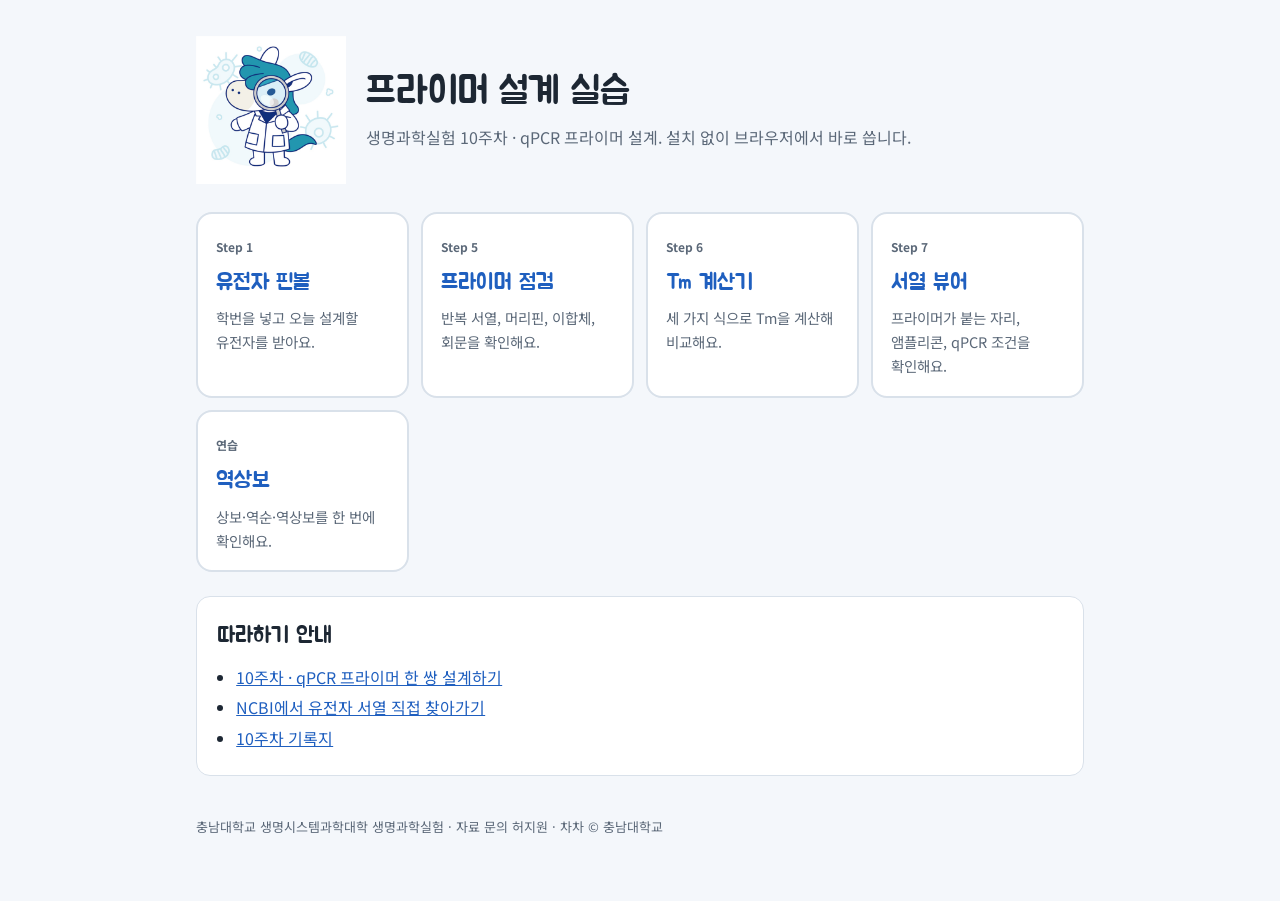
==== docs/index.html @ 6c291d42 "생명과학실험 10주차 qPCR 프라이머 설계 실습" ====
<!doctype html>
<html lang="ko">
<head>
<meta charset="utf-8">
<meta name="viewport" content="width=device-width, initial-scale=1">
<base target="_blank">
<title>프라이머 설계 실습</title>
<link rel="preconnect" href="https://fonts.googleapis.com">
<link rel="preconnect" href="https://fonts.gstatic.com" crossorigin>
<link rel="stylesheet" href="https://fonts.googleapis.com/css2?family=Jua&family=Noto+Sans+KR:wght@400;700&family=JetBrains+Mono:wght@400;700&display=swap">
<link rel="stylesheet" href="style.css">
<style>
.hero { display: flex; gap: 20px; align-items: center; margin: 12px 0 28px; }
.hero img { width: 150px; flex: none; }
@media (max-width: 520px) { .hero { flex-direction: column; text-align: center; } }
.tools { display: grid; grid-template-columns: repeat(auto-fit, minmax(200px, 1fr)); gap: 12px; }
.tool { display: block; text-decoration: none; color: var(--ink); background: var(--panel); border: 2px solid var(--line); border-radius: 16px; padding: 18px; transition: border-color .15s, transform .15s; }
.tool:hover { border-color: var(--blue); transform: translateY(-2px); }
.tool .step { font: 700 12px/1 var(--font-body); color: var(--ink-soft); }
.tool h2 { color: var(--blue); margin: 6px 0; }
.tool p { margin: 0; color: var(--ink-soft); font-size: 14.5px; }
.weeks { margin-top: 24px; }
.weeks ul { margin: 8px 0 0; padding-left: 1.2em; }
.weeks li { margin: 4px 0; }
</style>
</head>
<body>
<div class="wrap">
  <div class="hero">
    <img src="chacha.png" alt="돋보기를 든 생명시스템과학대학 차차">
    <div>
      <h1>프라이머 설계 실습</h1>
      <p class="lead" style="margin:0">생명과학실험 10주차 · qPCR 프라이머 설계. 설치 없이 브라우저에서 바로 씁니다.</p>
    </div>
  </div>

  <div class="tools">
    <a class="tool" href="pinball.html"><span class="step">Step 1</span><h2>유전자 핀볼</h2><p>학번을 넣고 오늘 설계할 유전자를 받아요.</p></a>
    <a class="tool" href="check.html"><span class="step">Step 5</span><h2>프라이머 점검</h2><p>반복 서열, 머리핀, 이합체, 회문을 확인해요.</p></a>
    <a class="tool" href="tm.html"><span class="step">Step 6</span><h2>Tm 계산기</h2><p>세 가지 식으로 Tm을 계산해 비교해요.</p></a>
    <a class="tool" href="viewer.html"><span class="step">Step 7</span><h2>서열 뷰어</h2><p>프라이머가 붙는 자리, 앰플리콘, qPCR 조건을 확인해요.</p></a>
    <a class="tool" href="revcomp.html"><span class="step">연습</span><h2>역상보</h2><p>상보·역순·역상보를 한 번에 확인해요.</p></a>
  </div>

  <div class="panel weeks">
    <h2>따라하기 안내</h2>
    <ul>
      <li><a href="https://github.com/JW-Huh/primer-design-lab/tree/main/week10">10주차 · qPCR 프라이머 한 쌍 설계하기</a></li>
      <li><a href="https://github.com/JW-Huh/primer-design-lab/blob/main/week10/ncbi-guide.md">NCBI에서 유전자 서열 직접 찾아가기</a></li>
      <li><a href="https://github.com/JW-Huh/primer-design-lab/blob/main/week10/worksheet.md">10주차 기록지</a></li>
    </ul>
  </div>

  <footer class="foot">충남대학교 생명시스템과학대학 생명과학실험 · 자료 문의 허지원 · 차차 © 충남대학교</footer>
</div>
</body>
</html>
---- docs/style.css ----
/* 프라이머 설계 실습 웹 도구 공통 스타일 */
:root {
  --bg: #f4f7fb;
  --panel: #ffffff;
  --ink: #1d2733;
  --ink-soft: #5b6878;
  --line: #d9e1ea;
  --blue: #1f5fbf;
  --blue-soft: #e6effb;
  --mint: #2f9e7a;
  --mint-soft: #e3f4ee;
  --red: #c8423b;
  --red-soft: #fbe9e7;
  --yellow: #f6c445;
  --font-cute: "Jua", "Noto Sans KR", "Malgun Gothic", sans-serif;
  --font-body: "Noto Sans KR", "Malgun Gothic", "Apple SD Gothic Neo", sans-serif;
  --font-mono: "JetBrains Mono", Consolas, "D2Coding", monospace;
}
* { box-sizing: border-box; }
html { -webkit-text-size-adjust: 100%; }
body {
  margin: 0;
  background: var(--bg);
  color: var(--ink);
  font-family: var(--font-body);
  font-size: 16px;
  line-height: 1.65;
  word-break: keep-all;
  overflow-wrap: anywhere;
}
a { color: var(--blue); }
:focus-visible { outline: 3px solid var(--yellow); outline-offset: 2px; }

.wrap { max-width: 920px; margin: 0 auto; padding: 24px max(16px, env(safe-area-inset-right, 0px)) 64px max(16px, env(safe-area-inset-left, 0px)); }
.topbar { display: flex; align-items: center; justify-content: space-between; gap: 12px; flex-wrap: wrap; margin-bottom: 20px; }
.home { font-family: var(--font-cute); font-size: 20px; color: var(--ink); text-decoration: none; display: inline-flex; align-items: center; gap: 8px; }
.home img { width: 36px; height: 36px; }
.nav { display: flex; gap: 6px; flex-wrap: wrap; }
.nav a { font-size: 14px; text-decoration: none; color: var(--ink-soft); padding: 6px 12px; border-radius: 999px; border: 1px solid var(--line); background: var(--panel); }
.nav a[aria-current="page"] { color: var(--blue); border-color: var(--blue); font-weight: 700; }

h1 { font-family: var(--font-cute); font-weight: 400; font-size: clamp(28px, 5vw, 38px); line-height: 1.25; margin: 0 0 8px; }
h2 { font-family: var(--font-cute); font-weight: 400; font-size: 22px; margin: 0 0 10px; }
.lead { color: var(--ink-soft); margin: 0 0 20px; }

.panel { background: var(--panel); border: 1px solid var(--line); border-radius: 14px; padding: 20px; }
.panel + .panel { margin-top: 16px; }
label.field { display: block; font-weight: 700; font-size: 14px; margin-bottom: 6px; }
.hint { font-size: 13px; color: var(--ink-soft); margin: 4px 0 0; }
input[type="text"], textarea {
  width: 100%;
  font: 15px/1.5 var(--font-mono);
  color: var(--ink);
  background: #fbfcfe;
  border: 1.5px solid var(--line);
  border-radius: 10px;
  padding: 10px 12px;
}
input[type="text"]:focus, textarea:focus { border-color: var(--blue); outline: none; }
textarea { resize: vertical; min-height: 96px; }

.btn {
  font: 700 15px/1 var(--font-body);
  border: 0;
  border-radius: 10px;
  padding: 12px 18px;
  cursor: pointer;
  background: var(--blue);
  color: #fff;
  display: inline-flex;
  align-items: center;
  gap: 6px;
  text-decoration: none;
}
.btn:hover { filter: brightness(1.08); }
.btn:disabled { opacity: .5; cursor: default; filter: none; }
.btn.ghost { background: var(--panel); color: var(--blue); border: 1.5px solid var(--blue); }
.btn.small { padding: 7px 11px; font-size: 13px; }
.row { display: flex; gap: 10px; flex-wrap: wrap; align-items: center; }

.msg { border-radius: 10px; padding: 10px 14px; font-size: 14.5px; margin-top: 12px; }
.msg.err { background: var(--red-soft); color: var(--red); }
.msg.ok { background: var(--mint-soft); color: #1d6b52; }
.msg.info { background: var(--blue-soft); color: #174a94; }

.mono { font-family: var(--font-mono); }
footer.foot { margin-top: 40px; font-size: 13px; color: var(--ink-soft); }
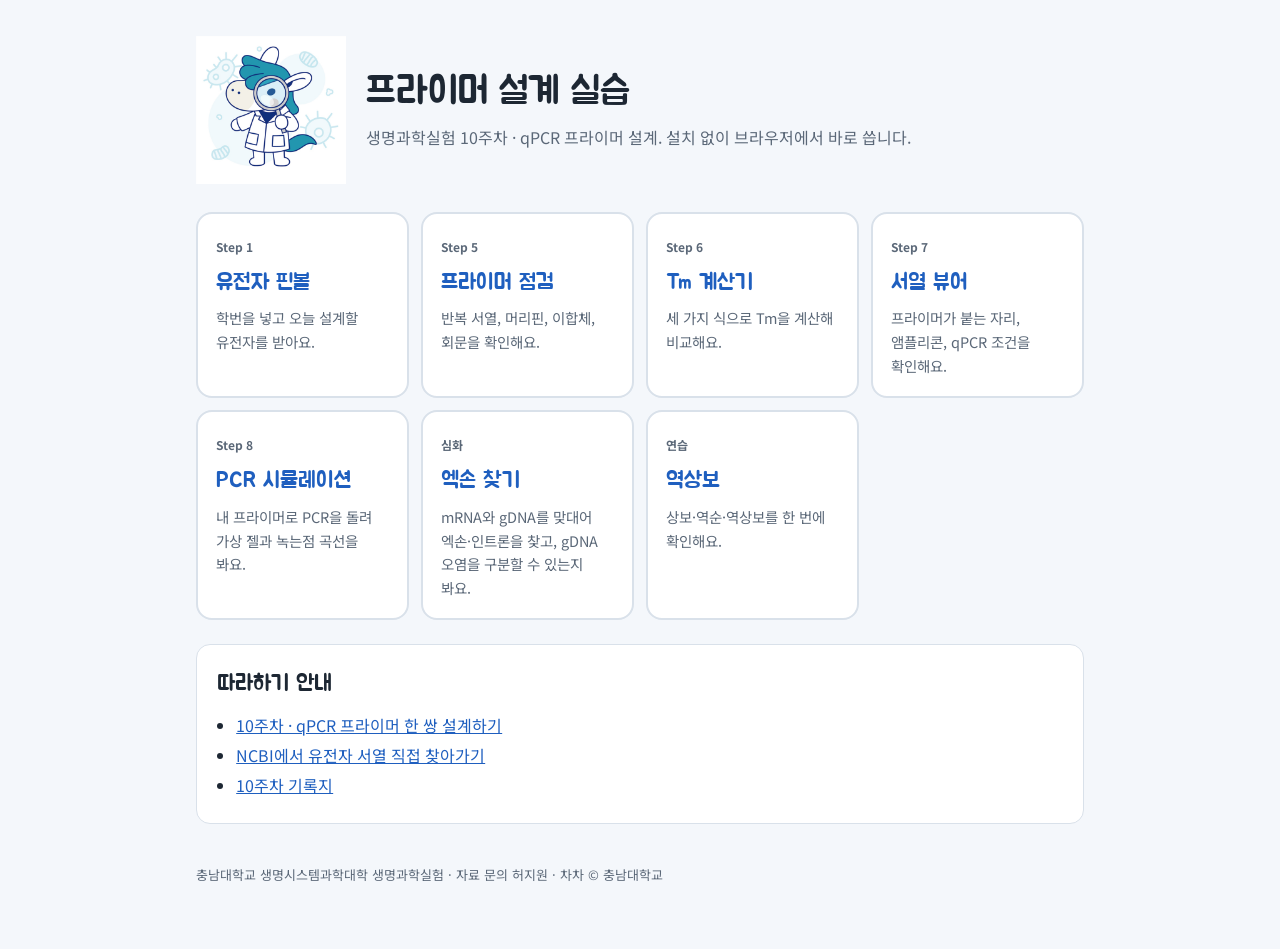
==== commit cd845963: "PCR 시뮬레이션·엑손 찾기 추가, qPCR 추가 고려사항과 gDNA 심화 활동 - docs/pcr.html: 결합 온도·3′ 이합체·머리핀·산물 길이를 반영한 가상 젤과 녹는점 " ====
--- a/docs/index.html
+++ b/docs/index.html
@@ -39,6 +39,8 @@
     <a class="tool" href="check.html"><span class="step">Step 5</span><h2>프라이머 점검</h2><p>반복 서열, 머리핀, 이합체, 회문을 확인해요.</p></a>
     <a class="tool" href="tm.html"><span class="step">Step 6</span><h2>Tm 계산기</h2><p>세 가지 식으로 Tm을 계산해 비교해요.</p></a>
     <a class="tool" href="viewer.html"><span class="step">Step 7</span><h2>서열 뷰어</h2><p>프라이머가 붙는 자리, 앰플리콘, qPCR 조건을 확인해요.</p></a>
+    <a class="tool" href="pcr.html"><span class="step">Step 8</span><h2>PCR 시뮬레이션</h2><p>내 프라이머로 PCR을 돌려 가상 젤과 녹는점 곡선을 봐요.</p></a>
+    <a class="tool" href="align.html"><span class="step">심화</span><h2>엑손 찾기</h2><p>mRNA와 gDNA를 맞대어 엑손·인트론을 찾고, gDNA 오염을 구분할 수 있는지 봐요.</p></a>
     <a class="tool" href="revcomp.html"><span class="step">연습</span><h2>역상보</h2><p>상보·역순·역상보를 한 번에 확인해요.</p></a>
   </div>
 
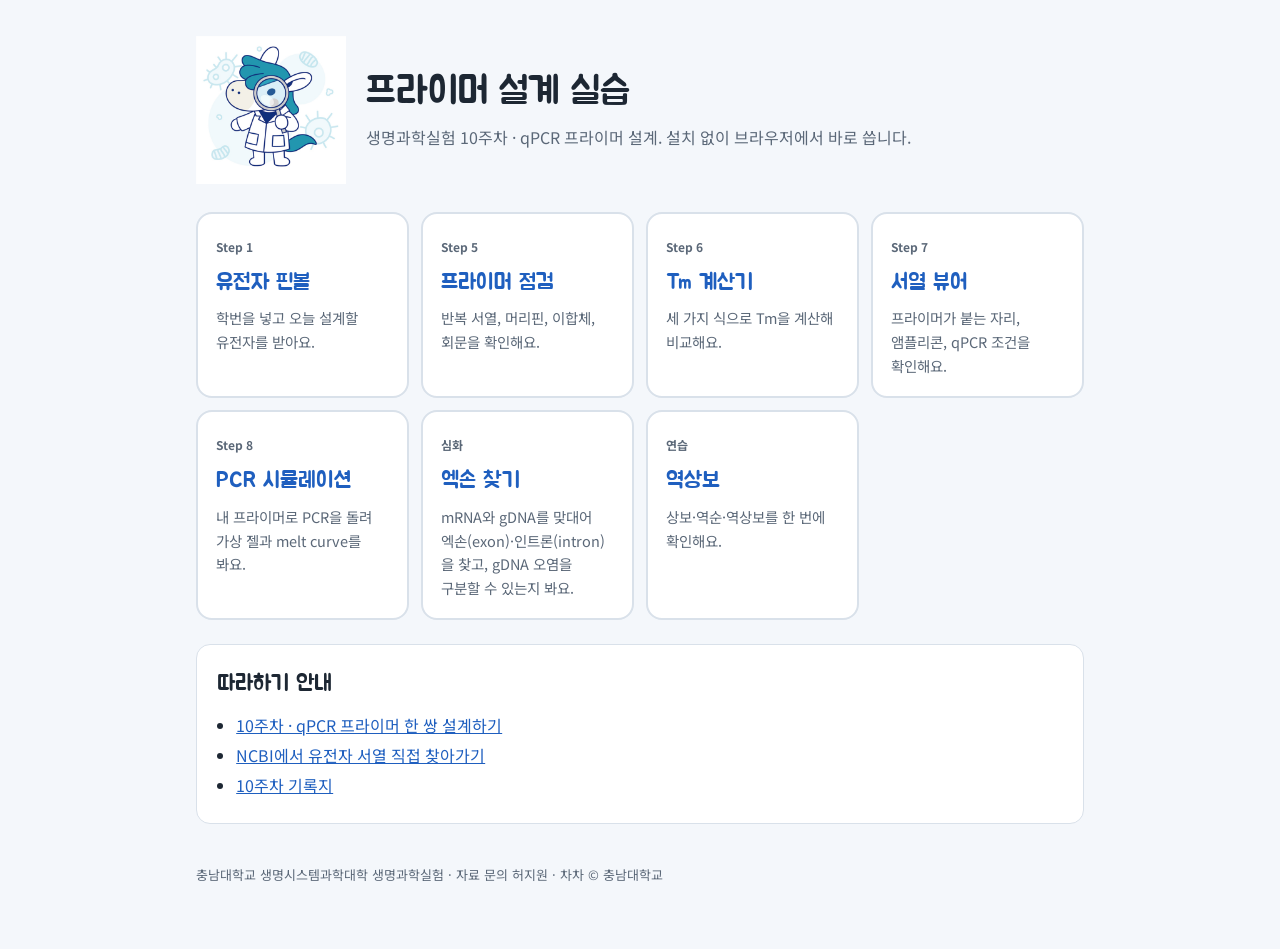
==== commit 452ff4fe: "﻿용어와 문체 정리: 녹는점→Tm/melt curve, exon·intron 병기, 기록지 간소화 - 녹는점/녹는 온도 표현을 Tm, melt curve로 통일 (README, 도" ====
--- a/docs/index.html
+++ b/docs/index.html
@@ -39,8 +39,8 @@
     <a class="tool" href="check.html"><span class="step">Step 5</span><h2>프라이머 점검</h2><p>반복 서열, 머리핀, 이합체, 회문을 확인해요.</p></a>
     <a class="tool" href="tm.html"><span class="step">Step 6</span><h2>Tm 계산기</h2><p>세 가지 식으로 Tm을 계산해 비교해요.</p></a>
     <a class="tool" href="viewer.html"><span class="step">Step 7</span><h2>서열 뷰어</h2><p>프라이머가 붙는 자리, 앰플리콘, qPCR 조건을 확인해요.</p></a>
-    <a class="tool" href="pcr.html"><span class="step">Step 8</span><h2>PCR 시뮬레이션</h2><p>내 프라이머로 PCR을 돌려 가상 젤과 녹는점 곡선을 봐요.</p></a>
-    <a class="tool" href="align.html"><span class="step">심화</span><h2>엑손 찾기</h2><p>mRNA와 gDNA를 맞대어 엑손·인트론을 찾고, gDNA 오염을 구분할 수 있는지 봐요.</p></a>
+    <a class="tool" href="pcr.html"><span class="step">Step 8</span><h2>PCR 시뮬레이션</h2><p>내 프라이머로 PCR을 돌려 가상 젤과 melt curve를 봐요.</p></a>
+    <a class="tool" href="align.html"><span class="step">심화</span><h2>엑손 찾기</h2><p>mRNA와 gDNA를 맞대어 엑손(exon)·인트론(intron)을 찾고, gDNA 오염을 구분할 수 있는지 봐요.</p></a>
     <a class="tool" href="revcomp.html"><span class="step">연습</span><h2>역상보</h2><p>상보·역순·역상보를 한 번에 확인해요.</p></a>
   </div>
 
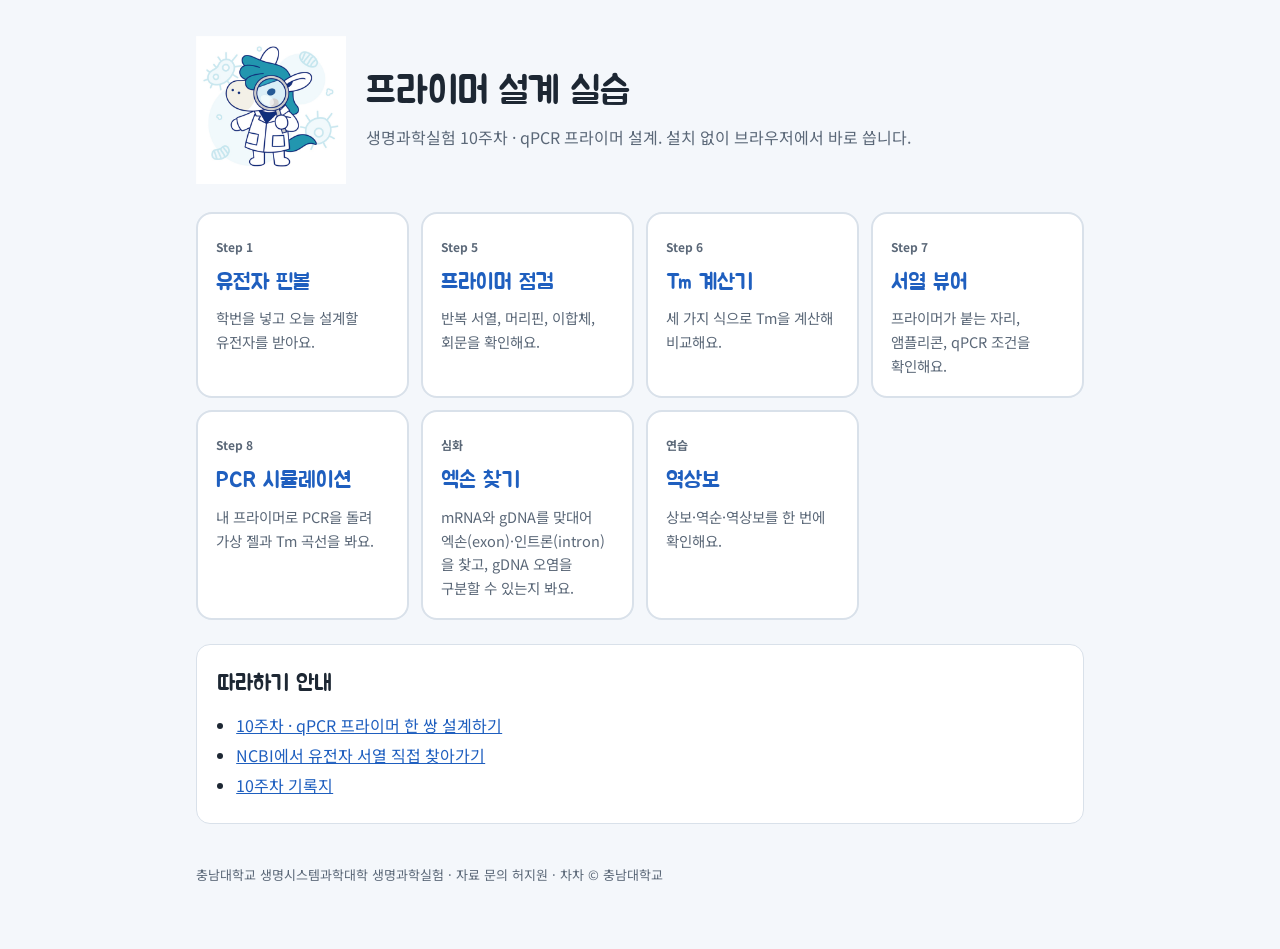
==== commit 6e1954a3: "도구 내부 링크는 같은 창, 외부만 새 창; Tm 곡선 표기; 자주 하는 실수 삭제; 심화는 수업 후 각자 - <base target=_blank> 제거, 다른 호스트 링크에만 t" ====
--- a/docs/index.html
+++ b/docs/index.html
@@ -3,7 +3,7 @@
 <head>
 <meta charset="utf-8">
 <meta name="viewport" content="width=device-width, initial-scale=1">
-<base target="_blank">
+<script>document.addEventListener('click',function(e){var a=e.target.closest&&e.target.closest('a[href]');if(a&&a.host&&a.host!==location.host){a.target='_blank';a.rel='noopener';}});</script>
 <title>프라이머 설계 실습</title>
 <link rel="preconnect" href="https://fonts.googleapis.com">
 <link rel="preconnect" href="https://fonts.gstatic.com" crossorigin>
@@ -39,7 +39,7 @@
     <a class="tool" href="check.html"><span class="step">Step 5</span><h2>프라이머 점검</h2><p>반복 서열, 머리핀, 이합체, 회문을 확인해요.</p></a>
     <a class="tool" href="tm.html"><span class="step">Step 6</span><h2>Tm 계산기</h2><p>세 가지 식으로 Tm을 계산해 비교해요.</p></a>
     <a class="tool" href="viewer.html"><span class="step">Step 7</span><h2>서열 뷰어</h2><p>프라이머가 붙는 자리, 앰플리콘, qPCR 조건을 확인해요.</p></a>
-    <a class="tool" href="pcr.html"><span class="step">Step 8</span><h2>PCR 시뮬레이션</h2><p>내 프라이머로 PCR을 돌려 가상 젤과 melt curve를 봐요.</p></a>
+    <a class="tool" href="pcr.html"><span class="step">Step 8</span><h2>PCR 시뮬레이션</h2><p>내 프라이머로 PCR을 돌려 가상 젤과 Tm 곡선을 봐요.</p></a>
     <a class="tool" href="align.html"><span class="step">심화</span><h2>엑손 찾기</h2><p>mRNA와 gDNA를 맞대어 엑손(exon)·인트론(intron)을 찾고, gDNA 오염을 구분할 수 있는지 봐요.</p></a>
     <a class="tool" href="revcomp.html"><span class="step">연습</span><h2>역상보</h2><p>상보·역순·역상보를 한 번에 확인해요.</p></a>
   </div>
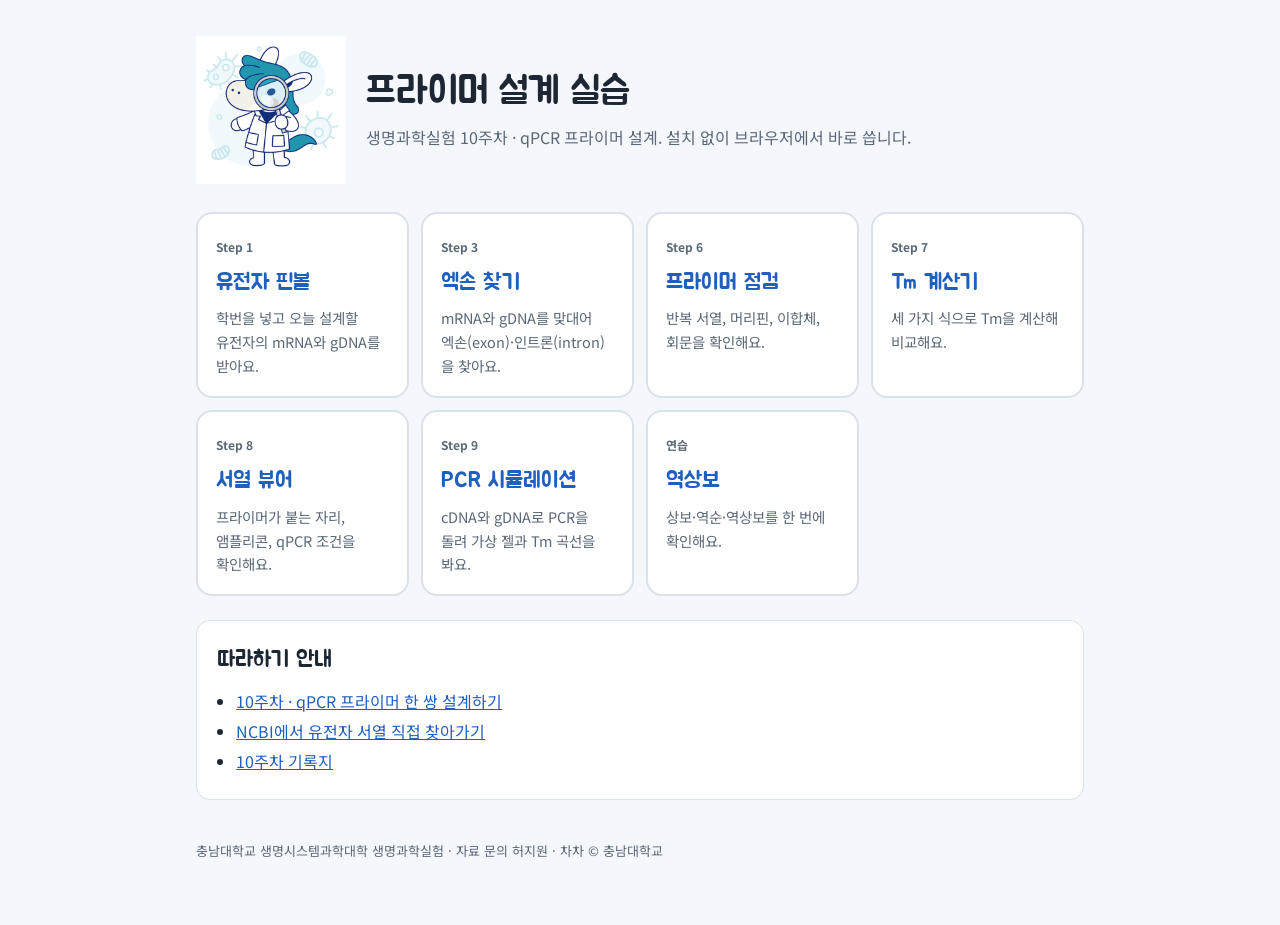
==== commit c854fce1: "심화를 본 실습에 합침: 핀볼에 gDNA 링크, BLAST로 mRNA·gDNA 맞대기, Exon junction span - 핀볼 결과 카드에 mRNA 링크와 유전자 방향 gDNA" ====
--- a/docs/index.html
+++ b/docs/index.html
@@ -35,12 +35,12 @@
   </div>
 
   <div class="tools">
-    <a class="tool" href="pinball.html"><span class="step">Step 1</span><h2>유전자 핀볼</h2><p>학번을 넣고 오늘 설계할 유전자를 받아요.</p></a>
-    <a class="tool" href="check.html"><span class="step">Step 5</span><h2>프라이머 점검</h2><p>반복 서열, 머리핀, 이합체, 회문을 확인해요.</p></a>
-    <a class="tool" href="tm.html"><span class="step">Step 6</span><h2>Tm 계산기</h2><p>세 가지 식으로 Tm을 계산해 비교해요.</p></a>
-    <a class="tool" href="viewer.html"><span class="step">Step 7</span><h2>서열 뷰어</h2><p>프라이머가 붙는 자리, 앰플리콘, qPCR 조건을 확인해요.</p></a>
-    <a class="tool" href="pcr.html"><span class="step">Step 8</span><h2>PCR 시뮬레이션</h2><p>내 프라이머로 PCR을 돌려 가상 젤과 Tm 곡선을 봐요.</p></a>
-    <a class="tool" href="align.html"><span class="step">심화</span><h2>엑손 찾기</h2><p>mRNA와 gDNA를 맞대어 엑손(exon)·인트론(intron)을 찾고, gDNA 오염을 구분할 수 있는지 봐요.</p></a>
+    <a class="tool" href="pinball.html"><span class="step">Step 1</span><h2>유전자 핀볼</h2><p>학번을 넣고 오늘 설계할 유전자의 mRNA와 gDNA를 받아요.</p></a>
+    <a class="tool" href="align.html"><span class="step">Step 3</span><h2>엑손 찾기</h2><p>mRNA와 gDNA를 맞대어 엑손(exon)·인트론(intron)을 찾아요.</p></a>
+    <a class="tool" href="check.html"><span class="step">Step 6</span><h2>프라이머 점검</h2><p>반복 서열, 머리핀, 이합체, 회문을 확인해요.</p></a>
+    <a class="tool" href="tm.html"><span class="step">Step 7</span><h2>Tm 계산기</h2><p>세 가지 식으로 Tm을 계산해 비교해요.</p></a>
+    <a class="tool" href="viewer.html"><span class="step">Step 8</span><h2>서열 뷰어</h2><p>프라이머가 붙는 자리, 앰플리콘, qPCR 조건을 확인해요.</p></a>
+    <a class="tool" href="pcr.html"><span class="step">Step 9</span><h2>PCR 시뮬레이션</h2><p>cDNA와 gDNA로 PCR을 돌려 가상 젤과 Tm 곡선을 봐요.</p></a>
     <a class="tool" href="revcomp.html"><span class="step">연습</span><h2>역상보</h2><p>상보·역순·역상보를 한 번에 확인해요.</p></a>
   </div>
 
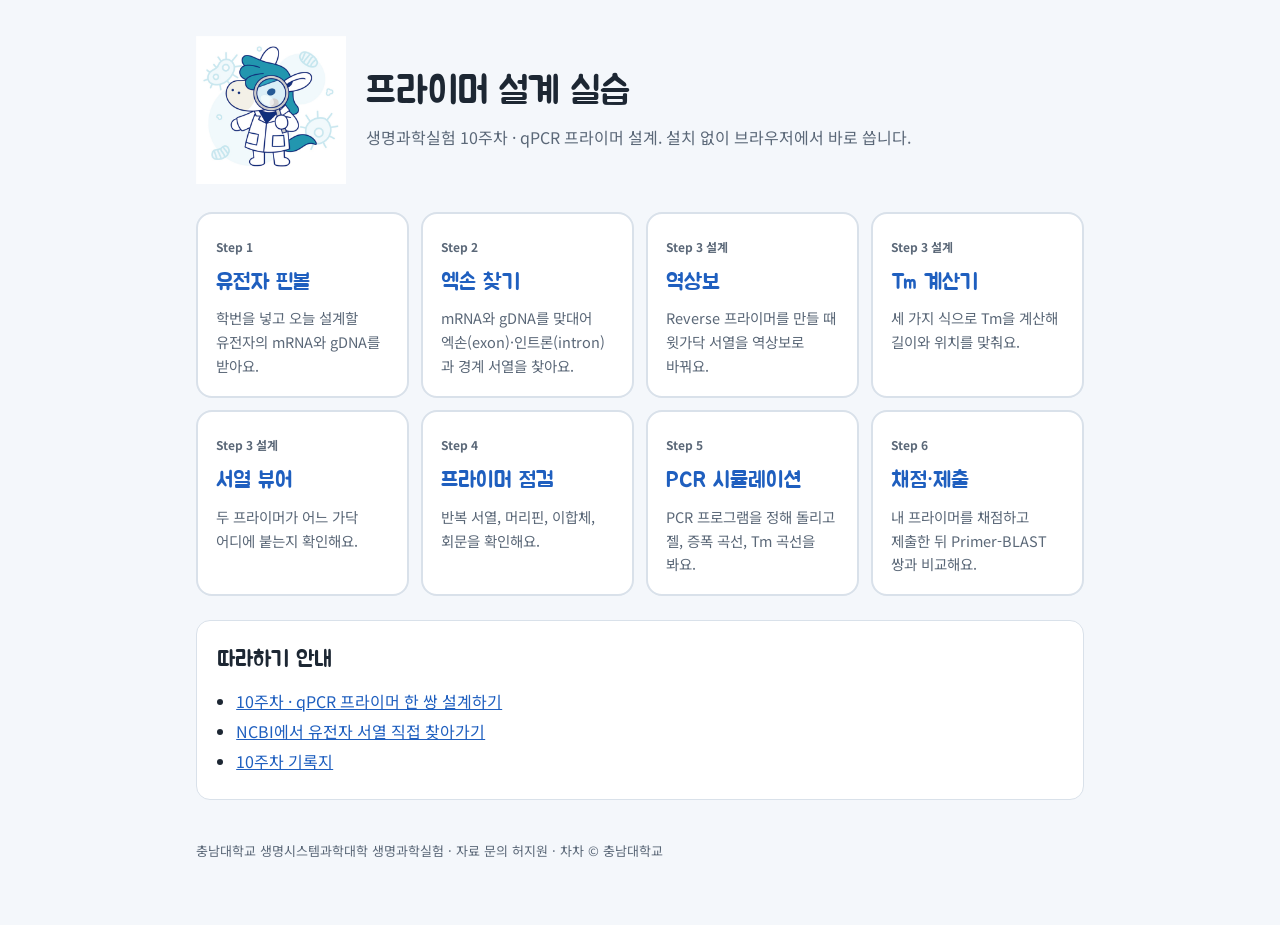
==== commit ccfa7d59: "프라이머를 손으로 설계하는 순서로 개편, PCR 시뮬레이션 새로 작성, 채점·제출 페이지 추가 - 순서: 핀볼 → 엑손 찾기 → 설계(역상보, Tm, 서열 뷰어) → 점검 → PC" ====
--- a/docs/index.html
+++ b/docs/index.html
@@ -36,12 +36,13 @@
 
   <div class="tools">
     <a class="tool" href="pinball.html"><span class="step">Step 1</span><h2>유전자 핀볼</h2><p>학번을 넣고 오늘 설계할 유전자의 mRNA와 gDNA를 받아요.</p></a>
-    <a class="tool" href="align.html"><span class="step">Step 3</span><h2>엑손 찾기</h2><p>mRNA와 gDNA를 맞대어 엑손(exon)·인트론(intron)을 찾아요.</p></a>
-    <a class="tool" href="check.html"><span class="step">Step 6</span><h2>프라이머 점검</h2><p>반복 서열, 머리핀, 이합체, 회문을 확인해요.</p></a>
-    <a class="tool" href="tm.html"><span class="step">Step 7</span><h2>Tm 계산기</h2><p>세 가지 식으로 Tm을 계산해 비교해요.</p></a>
-    <a class="tool" href="viewer.html"><span class="step">Step 8</span><h2>서열 뷰어</h2><p>프라이머가 붙는 자리, 앰플리콘, qPCR 조건을 확인해요.</p></a>
-    <a class="tool" href="pcr.html"><span class="step">Step 9</span><h2>PCR 시뮬레이션</h2><p>cDNA와 gDNA로 PCR을 돌려 가상 젤과 Tm 곡선을 봐요.</p></a>
-    <a class="tool" href="revcomp.html"><span class="step">연습</span><h2>역상보</h2><p>상보·역순·역상보를 한 번에 확인해요.</p></a>
+    <a class="tool" href="align.html"><span class="step">Step 2</span><h2>엑손 찾기</h2><p>mRNA와 gDNA를 맞대어 엑손(exon)·인트론(intron)과 경계 서열을 찾아요.</p></a>
+    <a class="tool" href="revcomp.html"><span class="step">Step 3 설계</span><h2>역상보</h2><p>Reverse 프라이머를 만들 때 윗가닥 서열을 역상보로 바꿔요.</p></a>
+    <a class="tool" href="tm.html"><span class="step">Step 3 설계</span><h2>Tm 계산기</h2><p>세 가지 식으로 Tm을 계산해 길이와 위치를 맞춰요.</p></a>
+    <a class="tool" href="viewer.html"><span class="step">Step 3 설계</span><h2>서열 뷰어</h2><p>두 프라이머가 어느 가닥 어디에 붙는지 확인해요.</p></a>
+    <a class="tool" href="check.html"><span class="step">Step 4</span><h2>프라이머 점검</h2><p>반복 서열, 머리핀, 이합체, 회문을 확인해요.</p></a>
+    <a class="tool" href="pcr.html"><span class="step">Step 5</span><h2>PCR 시뮬레이션</h2><p>PCR 프로그램을 정해 돌리고 젤, 증폭 곡선, Tm 곡선을 봐요.</p></a>
+    <a class="tool" href="score.html"><span class="step">Step 6</span><h2>채점·제출</h2><p>내 프라이머를 채점하고 제출한 뒤 Primer-BLAST 쌍과 비교해요.</p></a>
   </div>
 
   <div class="panel weeks">
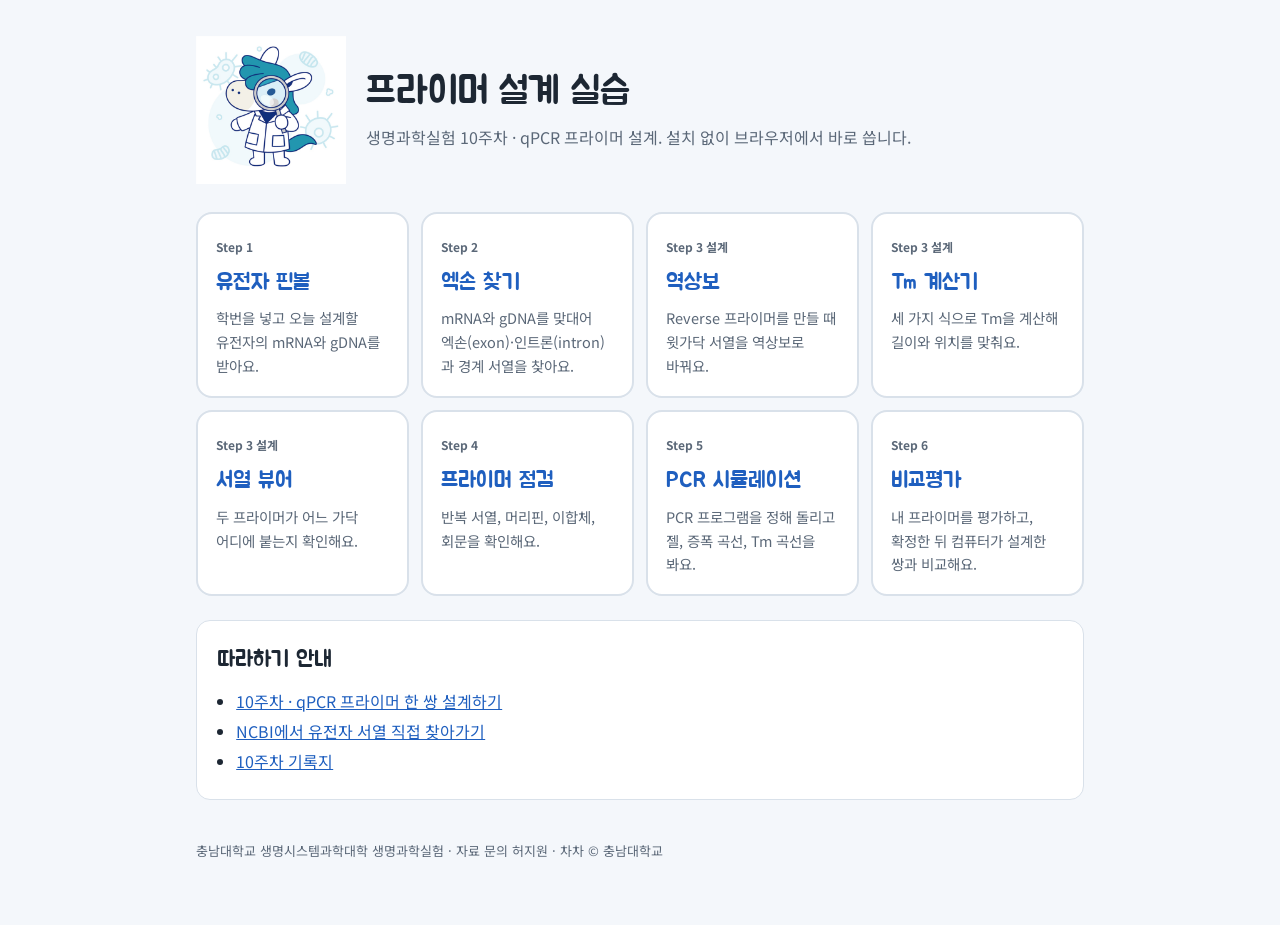
==== commit 3854e0a5: "Primer-BLAST 노출 제거, 비교평가로 개편, PCR 프로그램 직접 입력, 낮은 결합 온도·짧은 변성·연장 효과 강화 - 비교평가: 확정하면 유전자별로 미리 구한 컴퓨터 설" ====
--- a/docs/index.html
+++ b/docs/index.html
@@ -42,7 +42,7 @@
     <a class="tool" href="viewer.html"><span class="step">Step 3 설계</span><h2>서열 뷰어</h2><p>두 프라이머가 어느 가닥 어디에 붙는지 확인해요.</p></a>
     <a class="tool" href="check.html"><span class="step">Step 4</span><h2>프라이머 점검</h2><p>반복 서열, 머리핀, 이합체, 회문을 확인해요.</p></a>
     <a class="tool" href="pcr.html"><span class="step">Step 5</span><h2>PCR 시뮬레이션</h2><p>PCR 프로그램을 정해 돌리고 젤, 증폭 곡선, Tm 곡선을 봐요.</p></a>
-    <a class="tool" href="score.html"><span class="step">Step 6</span><h2>채점·제출</h2><p>내 프라이머를 채점하고 제출한 뒤 Primer-BLAST 쌍과 비교해요.</p></a>
+    <a class="tool" href="score.html"><span class="step">Step 6</span><h2>비교평가</h2><p>내 프라이머를 평가하고, 확정한 뒤 컴퓨터가 설계한 쌍과 비교해요.</p></a>
   </div>
 
   <div class="panel weeks">
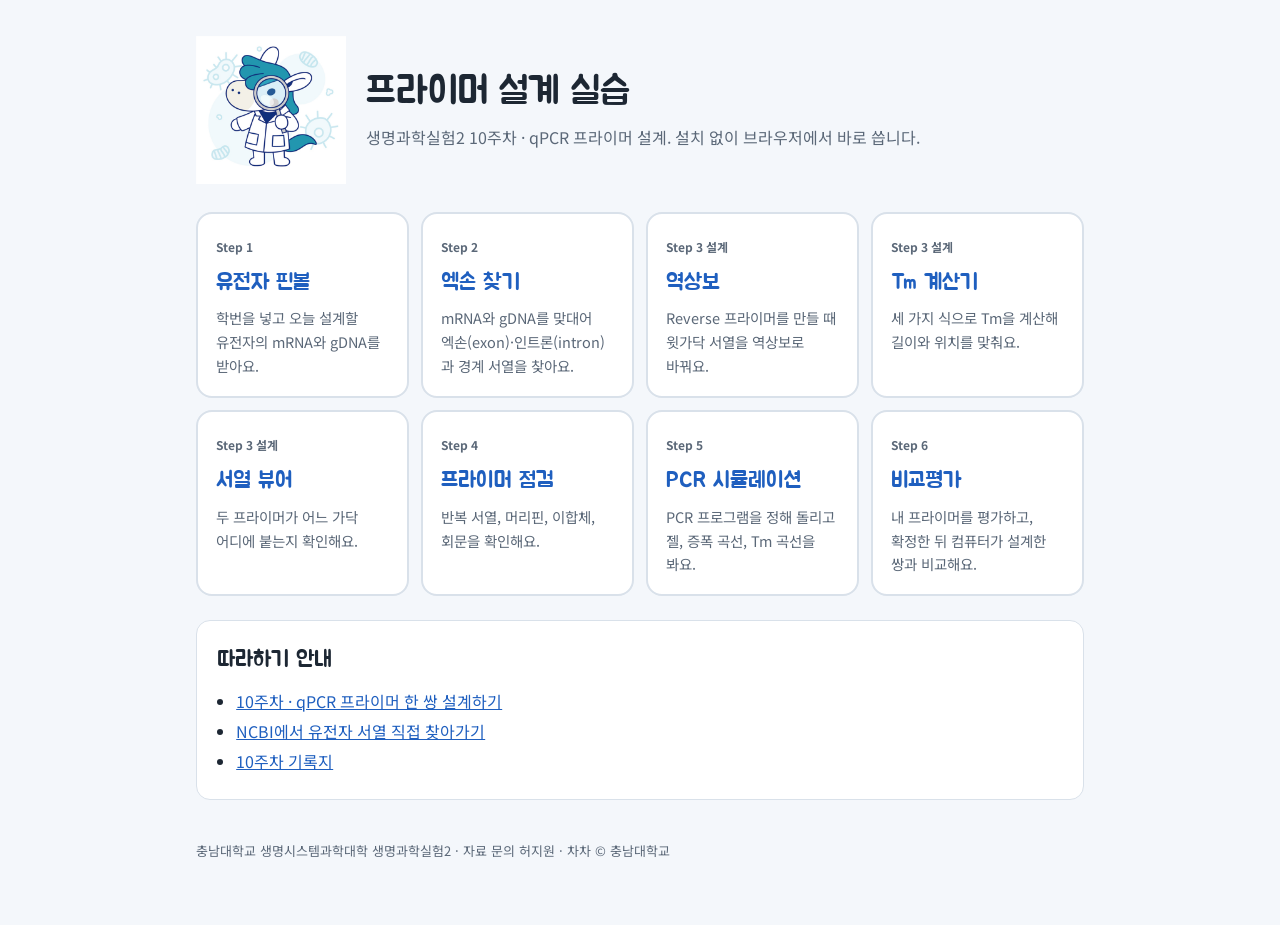
==== commit 7ae8e750: "표기 정리: 생명과학실험2, 괄호 띄어쓰기, SYBR 설명, 기록지 문항 축소, 사이트에서 안내문 보기 - 과목명 생명과학실험2, '내 말로 답하기' 수업 중 질문 문구 삭제 - " ====
--- a/docs/index.html
+++ b/docs/index.html
@@ -30,7 +30,7 @@
     <img src="chacha.png" alt="돋보기를 든 생명시스템과학대학 차차">
     <div>
       <h1>프라이머 설계 실습</h1>
-      <p class="lead" style="margin:0">생명과학실험 10주차 · qPCR 프라이머 설계. 설치 없이 브라우저에서 바로 씁니다.</p>
+      <p class="lead" style="margin:0">생명과학실험2 10주차 · qPCR 프라이머 설계. 설치 없이 브라우저에서 바로 씁니다.</p>
     </div>
   </div>
 
@@ -48,13 +48,13 @@
   <div class="panel weeks">
     <h2>따라하기 안내</h2>
     <ul>
-      <li><a href="https://github.com/JW-Huh/primer-design-lab/tree/main/week10">10주차 · qPCR 프라이머 한 쌍 설계하기</a></li>
-      <li><a href="https://github.com/JW-Huh/primer-design-lab/blob/main/week10/ncbi-guide.md">NCBI에서 유전자 서열 직접 찾아가기</a></li>
-      <li><a href="https://github.com/JW-Huh/primer-design-lab/blob/main/week10/worksheet.md">10주차 기록지</a></li>
+      <li><a href="guide.html?doc=week10">10주차 · qPCR 프라이머 한 쌍 설계하기</a></li>
+      <li><a href="guide.html?doc=ncbi">NCBI에서 유전자 서열 직접 찾아가기</a></li>
+      <li><a href="guide.html?doc=worksheet">10주차 기록지</a></li>
     </ul>
   </div>
 
-  <footer class="foot">충남대학교 생명시스템과학대학 생명과학실험 · 자료 문의 허지원 · 차차 © 충남대학교</footer>
+  <footer class="foot">충남대학교 생명시스템과학대학 생명과학실험2 · 자료 문의 허지원 · 차차 © 충남대학교</footer>
 </div>
 </body>
 </html>
--- a/docs/style.css
+++ b/docs/style.css
@@ -25,9 +25,12 @@
   font-family: var(--font-body);
   font-size: 16px;
   line-height: 1.65;
+  /* 한글 단어 중간에서 줄이 바뀌지 않게. 칸보다 긴 서열(염기 문자열)만 필요할 때 끊는다 */
   word-break: keep-all;
-  overflow-wrap: anywhere;
+  overflow-wrap: break-word;
+  line-break: strict;
 }
+textarea, input, .mono, code, pre { word-break: break-all; }
 a { color: var(--blue); }
 :focus-visible { outline: 3px solid var(--yellow); outline-offset: 2px; }
 
